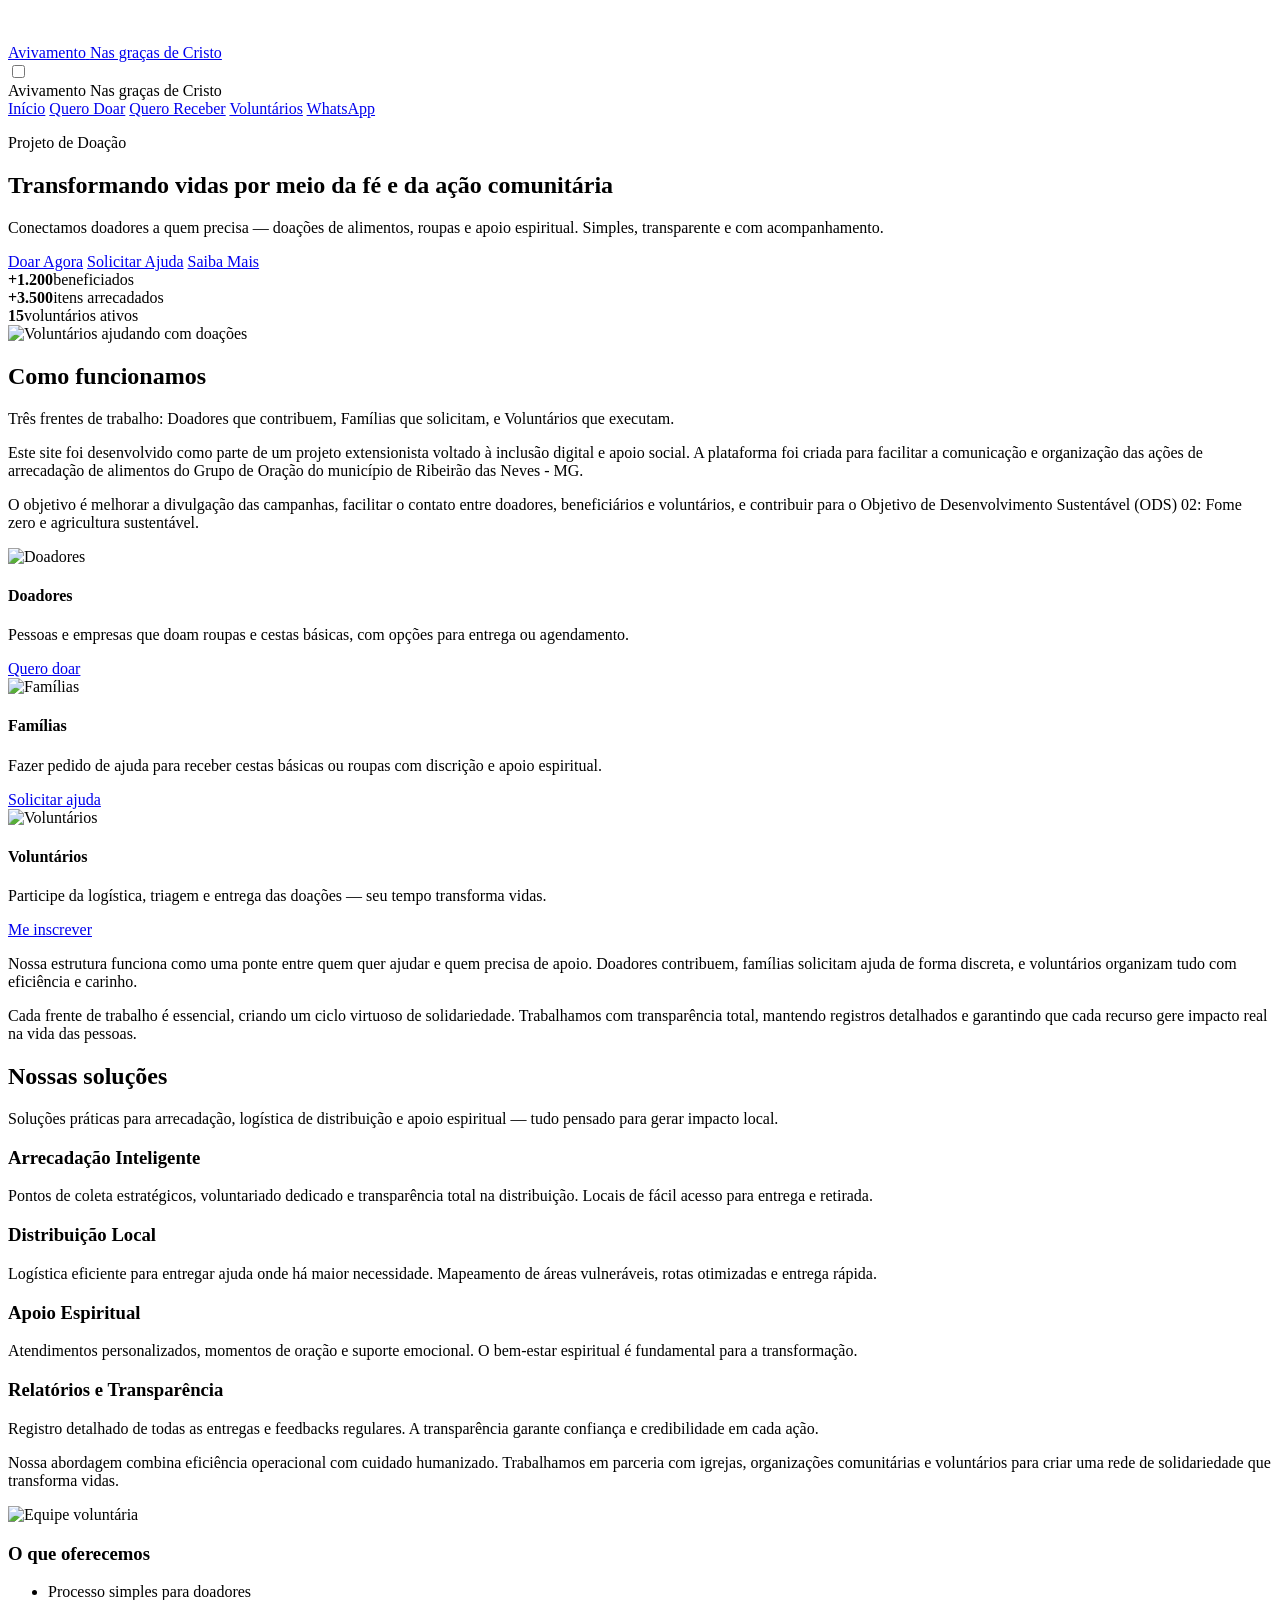
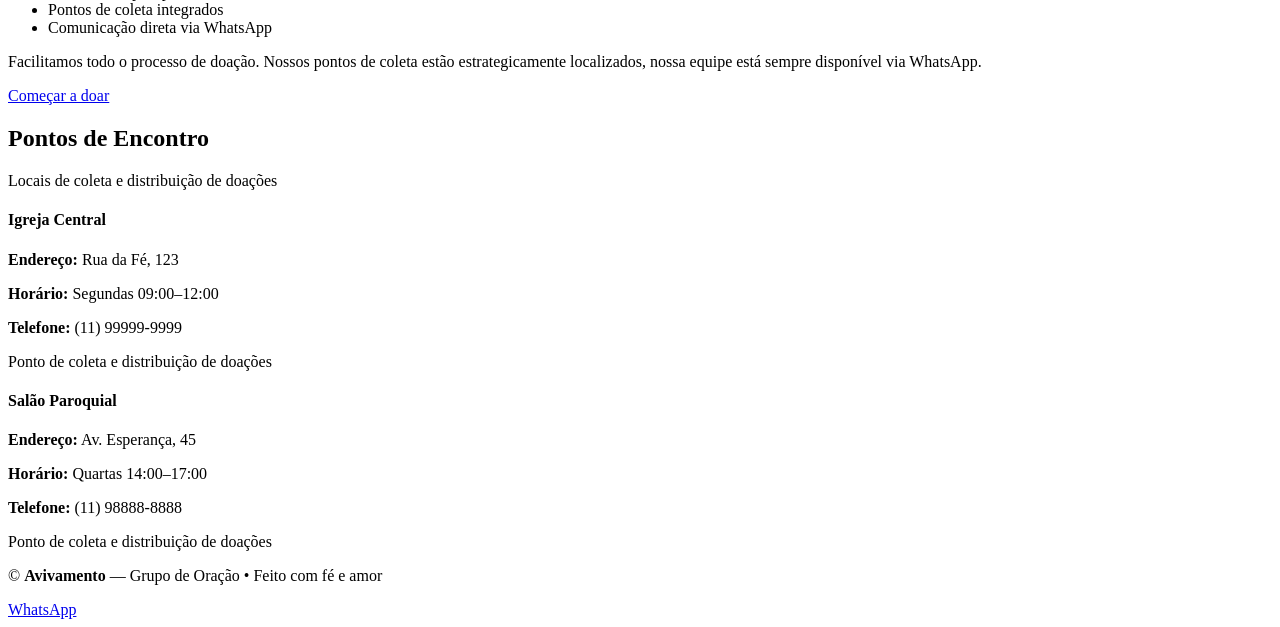
==== index.html @ 2507f355 "Upload das paginas e documentos" ====
<!doctype html>
<html lang="pt-BR">
<head>
    <meta charset="utf-8" />
    <meta name="viewport" content="width=device-width,initial-scale=1" />
    <title>Avivamento — Projeto de Doação</title>
    <link rel="stylesheet" href="css/styles.css">
    <link href="https://fonts.googleapis.com/css2?family=Inter:wght@300;400;600;700;800&display=swap" rel="stylesheet">
</head>
<body>
    <header class="site-header">
        <div class="header-inner">
            <a class="logo" href="index.html">
                <svg class="logo-emoji" width="32" height="32" viewBox="0 0 24 24" fill="none" xmlns="http://www.w3.org/2000/svg">
                    <rect x="10" y="2" width="4" height="20" fill="var(--blue-700)" rx="1"/>
                    <rect x="4" y="10" width="16" height="4" fill="var(--blue-700)" rx="1"/>
                </svg>
                <div class="logo-text-wrapper">
                    <span class="logo-text">Avivamento</span>
                    <span class="logo-subtitle">Nas graças de Cristo</span>
                </div>
            </a>
            <input type="checkbox" id="navToggle" class="nav-toggle-checkbox" aria-label="Abrir menu">
            <label for="navToggle" class="nav-toggle-label">
                <span class="hamburger" aria-hidden="true"></span>
            </label>
            <nav class="main-nav" role="navigation" aria-label="Menu principal">
                <div class="nav-logo">
                    <span class="nav-logo-text">Avivamento</span>
                    <span class="nav-logo-subtitle">Nas graças de Cristo</span>
                </div>
                <a href="index.html">Início</a>
                <a href="pages/doar.html" class="btn btn-primary">Quero Doar</a>
                <a href="pages/receber.html" class="btn btn-outline">Quero Receber</a>
                <a href="pages/voluntarios.html" class="btn btn-ghost">Voluntários</a>
                <a class="btn whatsapp" href="https://wa.me/5511999999999?text=Ol%C3%A1%2C+gostaria+de+ajudar+no+projeto+Avivamento" target="_blank" rel="noopener">WhatsApp</a>
            </nav>
        </div>
    </header>

    <main>
        <!-- Hero Section -->
        <section class="hero hero-landing">
            <div class="container hero-grid">
                <div class="hero-content">
                    <p class="eyebrow">Projeto de Doação</p>
                    <h1>Transformando vidas por meio da fé e da ação comunitária</h1>
                    <p class="lead">Conectamos doadores a quem precisa — doações de alimentos, roupas e apoio espiritual. Simples, transparente e com acompanhamento.</p>
                    <div class="cta-row">
                        <a class="btn btn-primary large" href="pages/doar.html">Doar Agora</a>
                        <a class="btn btn-outline large" href="pages/receber.html">Solicitar Ajuda</a>
                        <a class="btn btn-ghost" href="#areas">Saiba Mais</a>
                    </div>
                    <div class="stats-row" aria-hidden="true">
                        <div class="stat"><strong>+1.200</strong><span>beneficiados</span></div>
                        <div class="stat"><strong>+3.500</strong><span>itens arrecadados</span></div>
                        <div class="stat"><strong>15</strong><span>voluntários ativos</span></div>
                    </div>
                </div>
                <div class="hero-media" aria-hidden="true">
                    <img alt="Voluntários ajudando com doações" src="https://abolbrasil.org.br/wordpress/wp-content/uploads/2022/02/b7a24420-bc42-456f-b313-bb6301a29f70.jpg" />
                </div>
            </div>
        </section>

        <!-- Main Content Container -->
        <div class="container">
            <!-- Como Funcionamos Section -->
            <section id="areas" class="areas">
                <div class="page-header">
                    <h2>Como funcionamos</h2>
                    <p class="subtitle lead">Três frentes de trabalho: Doadores que contribuem, Famílias que solicitam, e Voluntários que executam.</p>
                </div>
            <!-- Sobre o Projeto Section -->
                    <div class="project-info-text">
                        <p>Este site foi desenvolvido como parte de um projeto extensionista voltado à inclusão digital e apoio social. A plataforma foi criada para facilitar a comunicação e organização das ações de arrecadação de alimentos do Grupo de Oração do município de Ribeirão das Neves - MG.</p>
                        <p>O objetivo é melhorar a divulgação das campanhas, facilitar o contato entre doadores, beneficiários e voluntários, e contribuir para o Objetivo de Desenvolvimento Sustentável (ODS) 02: Fome zero e agricultura sustentável.</p>
                    </div>
                <div class="areas-grid">
                    <article class="area-card">
                        <img src="https://www.piratininga.sp.gov.br/admin/globalarq/noticia/noticia/651_366/f4fa7f482088ac653918196d984023f1.jpeg" alt="Doadores">
                        <div>
                            <h4>Doadores</h4>
                            <p>Pessoas e empresas que doam roupas e cestas básicas, com opções para entrega ou agendamento.</p>
                            <div class="area-actions">
                                <a class="btn btn-primary" href="pages/doar.html">Quero doar</a>
                            </div>
                        </div>
                    </article>
                    <article class="area-card">
                        <img src="https://jundiai.sp.gov.br/noticias/wp-content/uploads/sites/32/2020/06/doacoes_frangos_salsichas.jpeg" alt="Famílias">
                        <div>
                            <h4>Famílias</h4>
                            <p>Fazer pedido de ajuda para receber cestas básicas ou roupas com discrição e apoio espiritual.</p>
                            <div class="area-actions">
                                <a class="btn btn-outline" href="pages/receber.html">Solicitar ajuda</a>
                            </div>
                        </div>
                    </article>
                    <article class="area-card">
                        <img src="https://gife.org.br/wp/media/2023/09/hannah-busing-RvF2R_qMpRk-unsplash-1-2048x1638.jpg" alt="Voluntários">
                        <div>
                            <h4>Voluntários</h4>
                            <p>Participe da logística, triagem e entrega das doações — seu tempo transforma vidas.</p>
                            <div class="area-actions">
                                <a class="btn btn-ghost" href="pages/voluntarios.html">Me inscrever</a>
                            </div>
                        </div>
                    </article>
                </div>
                <div class="areas-description">
                    <p>Nossa estrutura funciona como uma ponte entre quem quer ajudar e quem precisa de apoio. Doadores contribuem, famílias solicitam ajuda de forma discreta, e voluntários organizam tudo com eficiência e carinho.</p>
                    <p>Cada frente de trabalho é essencial, criando um ciclo virtuoso de solidariedade. Trabalhamos com transparência total, mantendo registros detalhados e garantindo que cada recurso gere impacto real na vida das pessoas.</p>
                </div>
            </section>

            <!-- Nossas Soluções Section -->
            <section id="solutions" class="solutions">
                <div class="page-header">
                    <h2>Nossas soluções</h2>
                    <p class="subtitle lead">Soluções práticas para arrecadação, logística de distribuição e apoio espiritual — tudo pensado para gerar impacto local.</p>
                </div>
                <div class="solutions-grid">
                    <article class="solution">
                        <h3>Arrecadação Inteligente</h3>
                        <p>Pontos de coleta estratégicos, voluntariado dedicado e transparência total na distribuição. Locais de fácil acesso para entrega e retirada.</p>
                    </article>
                    <article class="solution">
                        <h3>Distribuição Local</h3>
                        <p>Logística eficiente para entregar ajuda onde há maior necessidade. Mapeamento de áreas vulneráveis, rotas otimizadas e entrega rápida.</p>
                    </article>
                    <article class="solution">
                        <h3>Apoio Espiritual</h3>
                        <p>Atendimentos personalizados, momentos de oração e suporte emocional. O bem-estar espiritual é fundamental para a transformação.</p>
                    </article>
                    <article class="solution">
                        <h3>Relatórios e Transparência</h3>
                        <p>Registro detalhado de todas as entregas e feedbacks regulares. A transparência garante confiança e credibilidade em cada ação.</p>
                    </article>
                </div>
                <div class="solutions-text">
                    <p>Nossa abordagem combina eficiência operacional com cuidado humanizado. Trabalhamos em parceria com igrejas, organizações comunitárias e voluntários para criar uma rede de solidariedade que transforma vidas.</p>
                </div>
            </section>

            <!-- Features Section -->
            <section class="features">
                <div class="features-inner">
                    <div class="feature-visual" aria-hidden="true">
                        <img src="https://bridgesfortomorrow.com/wp-content/uploads/2021/08/breadcrum_bg_2-1024x624.jpg" alt="Equipe voluntária" />
                    </div>
                    <div class="feature-list">
                        <h3>O que oferecemos</h3>
                        <ul>
                            <li>Processo simples para doadores</li>
                            <li>Pontos de coleta integrados</li>
                            <li>Comunicação direta via WhatsApp</li>
                        </ul>
                        <p>Facilitamos todo o processo de doação. Nossos pontos de coleta estão estrategicamente localizados, nossa equipe está sempre disponível via WhatsApp.</p>                        <a class="btn btn-outline" href="pages/doar.html">Começar a doar</a>
                    </div>
                </div>
            </section>



            <!-- Ponto de Encontro Section -->
            <section class="ponto-encontro">
                <div class="page-header">
                    <h2>Pontos de Encontro</h2>
                    <p class="subtitle">Locais de coleta e distribuição de doações</p>
                </div>
                <div class="pontos-grid">
                    <div class="map-box">
                        <div class="map-static">
                            <h4>Igreja Central</h4>
                            <p><strong>Endereço:</strong> Rua da Fé, 123</p>
                            <p><strong>Horário:</strong> Segundas 09:00–12:00</p>
                            <p><strong>Telefone:</strong> (11) 99999-9999</p>
                            <p class="small-quote">Ponto de coleta e distribuição de doações</p>
                        </div>
                    </div>
                    <div class="map-box">
                        <div class="map-static">
                            <h4>Salão Paroquial</h4>
                            <p><strong>Endereço:</strong> Av. Esperança, 45</p>
                            <p><strong>Horário:</strong> Quartas 14:00–17:00</p>
                            <p><strong>Telefone:</strong> (11) 98888-8888</p>
                            <p class="small-quote">Ponto de coleta e distribuição de doações</p>
                        </div>
                    </div>
                </div>
            </section>


        </div>
    </main>

    <footer class="site-footer">
        <div class="container footer-inner">
            <p>© <strong>Avivamento</strong> — Grupo de Oração • Feito com fé e amor</p>
        </div>
    </footer>
    <div class="floating-whatsapp" role="navigation" aria-label="Contato WhatsApp">
        <a href="https://wa.me/5511999999999?text=Ol%C3%A1%2C+gostaria+de+ajudar+no+projeto+Avivamento" target="_blank" rel="noopener" aria-label="WhatsApp">
            WhatsApp
        </a>
    </div>
</body>
</html>
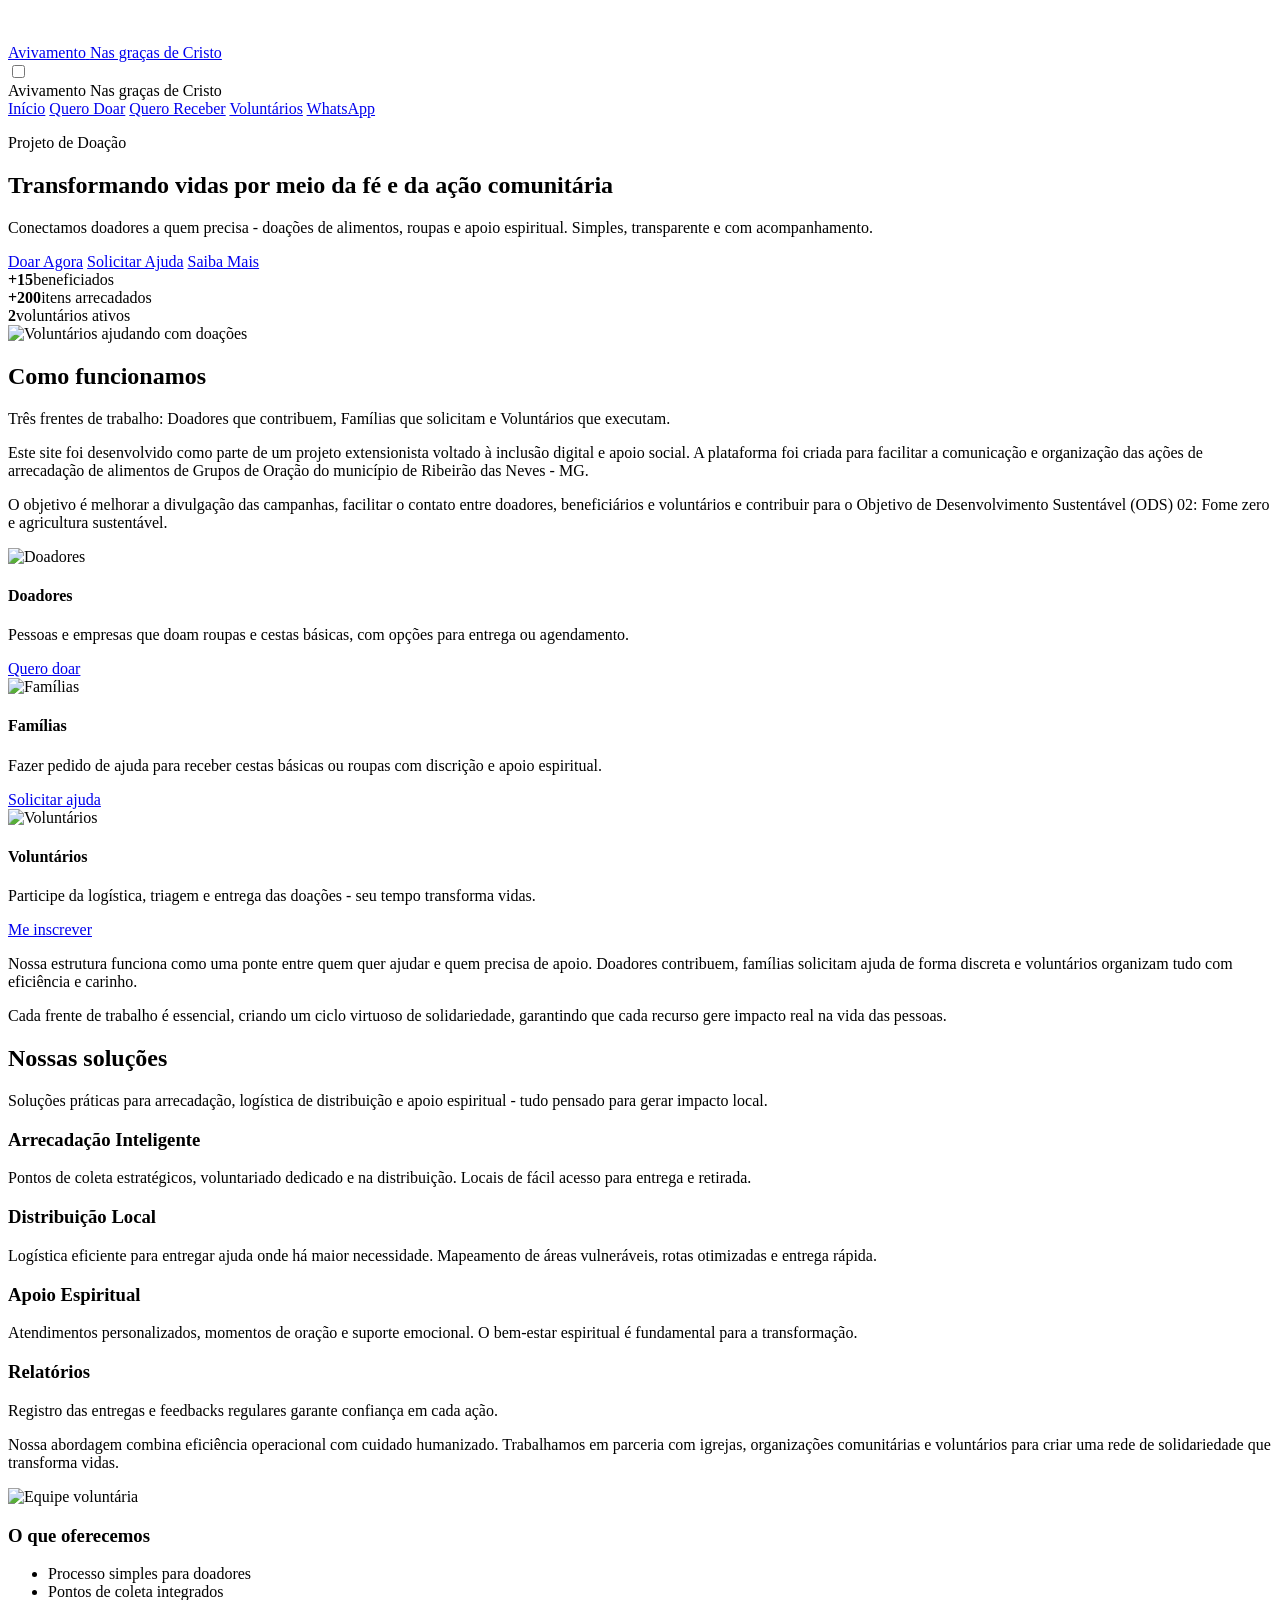
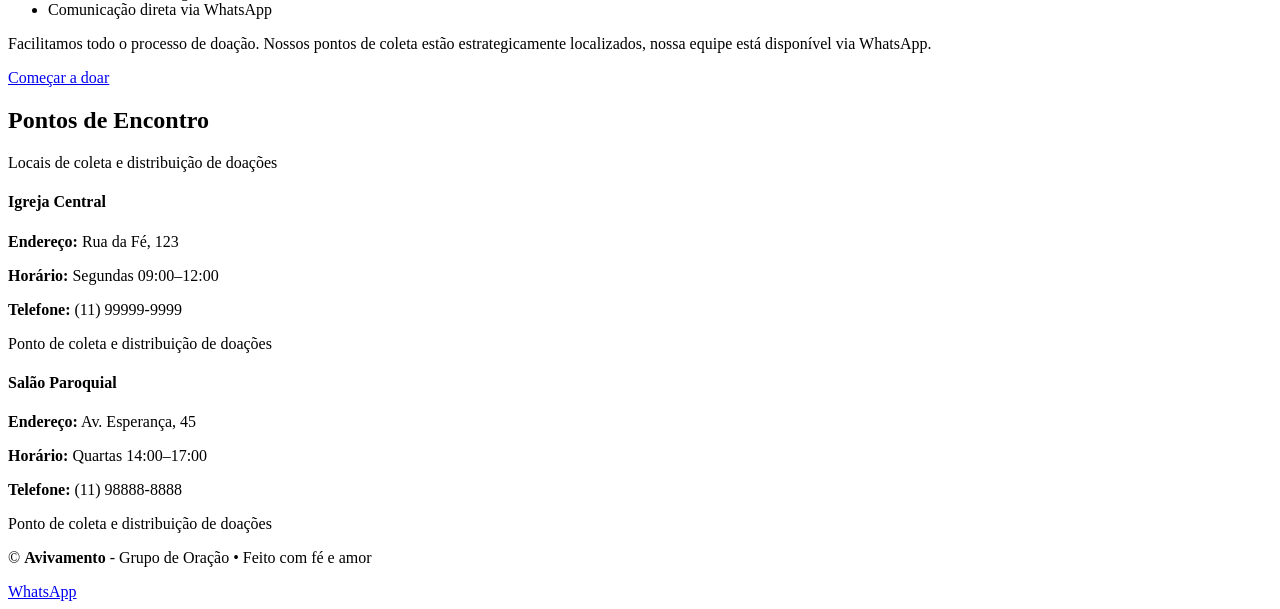
==== commit 2793d5de: "Update index.html" ====
--- a/index.html
+++ b/index.html
@@ -3,7 +3,7 @@
 <head>
     <meta charset="utf-8" />
     <meta name="viewport" content="width=device-width,initial-scale=1" />
-    <title>Avivamento — Projeto de Doação</title>
+    <title>Avivamento - Projeto de Doação</title>
     <link rel="stylesheet" href="css/styles.css">
     <link href="https://fonts.googleapis.com/css2?family=Inter:wght@300;400;600;700;800&display=swap" rel="stylesheet">
 </head>
@@ -33,7 +33,7 @@
                 <a href="pages/doar.html" class="btn btn-primary">Quero Doar</a>
                 <a href="pages/receber.html" class="btn btn-outline">Quero Receber</a>
                 <a href="pages/voluntarios.html" class="btn btn-ghost">Voluntários</a>
-                <a class="btn whatsapp" href="https://wa.me/5511999999999?text=Ol%C3%A1%2C+gostaria+de+ajudar+no+projeto+Avivamento" target="_blank" rel="noopener">WhatsApp</a>
+                <a class="btn whatsapp" href="https://wa.me/5531973346277?text=Ol%C3%A1%2C+gostaria+de+ajudar+no+projeto+Avivamento" target="_blank" rel="noopener">WhatsApp</a>
             </nav>
         </div>
     </header>
@@ -45,16 +45,16 @@
                 <div class="hero-content">
                     <p class="eyebrow">Projeto de Doação</p>
                     <h1>Transformando vidas por meio da fé e da ação comunitária</h1>
-                    <p class="lead">Conectamos doadores a quem precisa — doações de alimentos, roupas e apoio espiritual. Simples, transparente e com acompanhamento.</p>
+                    <p class="lead">Conectamos doadores a quem precisa - doações de alimentos, roupas e apoio espiritual. Simples, transparente e com acompanhamento.</p>
                     <div class="cta-row">
                         <a class="btn btn-primary large" href="pages/doar.html">Doar Agora</a>
                         <a class="btn btn-outline large" href="pages/receber.html">Solicitar Ajuda</a>
                         <a class="btn btn-ghost" href="#areas">Saiba Mais</a>
                     </div>
                     <div class="stats-row" aria-hidden="true">
-                        <div class="stat"><strong>+1.200</strong><span>beneficiados</span></div>
-                        <div class="stat"><strong>+3.500</strong><span>itens arrecadados</span></div>
-                        <div class="stat"><strong>15</strong><span>voluntários ativos</span></div>
+                        <div class="stat"><strong>+15</strong><span>beneficiados</span></div>
+                        <div class="stat"><strong>+200</strong><span>itens arrecadados</span></div>
+                        <div class="stat"><strong>2</strong><span>voluntários ativos</span></div>
                     </div>
                 </div>
                 <div class="hero-media" aria-hidden="true">
@@ -69,16 +69,16 @@
             <section id="areas" class="areas">
                 <div class="page-header">
                     <h2>Como funcionamos</h2>
-                    <p class="subtitle lead">Três frentes de trabalho: Doadores que contribuem, Famílias que solicitam, e Voluntários que executam.</p>
+                    <p class="subtitle lead">Três frentes de trabalho: Doadores que contribuem, Famílias que solicitam e Voluntários que executam.</p>
                 </div>
             <!-- Sobre o Projeto Section -->
                     <div class="project-info-text">
-                        <p>Este site foi desenvolvido como parte de um projeto extensionista voltado à inclusão digital e apoio social. A plataforma foi criada para facilitar a comunicação e organização das ações de arrecadação de alimentos do Grupo de Oração do município de Ribeirão das Neves - MG.</p>
-                        <p>O objetivo é melhorar a divulgação das campanhas, facilitar o contato entre doadores, beneficiários e voluntários, e contribuir para o Objetivo de Desenvolvimento Sustentável (ODS) 02: Fome zero e agricultura sustentável.</p>
+                        <p>Este site foi desenvolvido como parte de um projeto extensionista voltado à inclusão digital e apoio social. A plataforma foi criada para facilitar a comunicação e organização das ações de arrecadação de alimentos de Grupos de Oração do município de Ribeirão das Neves - MG.</p>
+                        <p>O objetivo é melhorar a divulgação das campanhas, facilitar o contato entre doadores, beneficiários e voluntários e contribuir para o Objetivo de Desenvolvimento Sustentável (ODS) 02: Fome zero e agricultura sustentável.</p>
                     </div>
                 <div class="areas-grid">
                     <article class="area-card">
-                        <img src="https://www.piratininga.sp.gov.br/admin/globalarq/noticia/noticia/651_366/f4fa7f482088ac653918196d984023f1.jpeg" alt="Doadores">
+                        <img src="https://i.pinimg.com/originals/aa/27/34/aa273427e8a0ba6a10bbc2c5b029f0f6.jpg" alt="Doadores">
                         <div>
                             <h4>Doadores</h4>
                             <p>Pessoas e empresas que doam roupas e cestas básicas, com opções para entrega ou agendamento.</p>
@@ -88,7 +88,7 @@
                         </div>
                     </article>
                     <article class="area-card">
-                        <img src="https://jundiai.sp.gov.br/noticias/wp-content/uploads/sites/32/2020/06/doacoes_frangos_salsichas.jpeg" alt="Famílias">
+                        <img src="https://i.pinimg.com/originals/c0/b9/94/c0b99467536a32880de4800b3984f356.jpg" alt="Famílias">
                         <div>
                             <h4>Famílias</h4>
                             <p>Fazer pedido de ajuda para receber cestas básicas ou roupas com discrição e apoio espiritual.</p>
@@ -101,7 +101,7 @@
                         <img src="https://gife.org.br/wp/media/2023/09/hannah-busing-RvF2R_qMpRk-unsplash-1-2048x1638.jpg" alt="Voluntários">
                         <div>
                             <h4>Voluntários</h4>
-                            <p>Participe da logística, triagem e entrega das doações — seu tempo transforma vidas.</p>
+                            <p>Participe da logística, triagem e entrega das doações - seu tempo transforma vidas.</p>
                             <div class="area-actions">
                                 <a class="btn btn-ghost" href="pages/voluntarios.html">Me inscrever</a>
                             </div>
@@ -109,8 +109,8 @@
                     </article>
                 </div>
                 <div class="areas-description">
-                    <p>Nossa estrutura funciona como uma ponte entre quem quer ajudar e quem precisa de apoio. Doadores contribuem, famílias solicitam ajuda de forma discreta, e voluntários organizam tudo com eficiência e carinho.</p>
-                    <p>Cada frente de trabalho é essencial, criando um ciclo virtuoso de solidariedade. Trabalhamos com transparência total, mantendo registros detalhados e garantindo que cada recurso gere impacto real na vida das pessoas.</p>
+                    <p>Nossa estrutura funciona como uma ponte entre quem quer ajudar e quem precisa de apoio. Doadores contribuem, famílias solicitam ajuda de forma discreta e voluntários organizam tudo com eficiência e carinho.</p>
+                    <p>Cada frente de trabalho é essencial, criando um ciclo virtuoso de solidariedade, garantindo que cada recurso gere impacto real na vida das pessoas.</p>
                 </div>
             </section>
 
@@ -118,12 +118,12 @@
             <section id="solutions" class="solutions">
                 <div class="page-header">
                     <h2>Nossas soluções</h2>
-                    <p class="subtitle lead">Soluções práticas para arrecadação, logística de distribuição e apoio espiritual — tudo pensado para gerar impacto local.</p>
+                    <p class="subtitle lead">Soluções práticas para arrecadação, logística de distribuição e apoio espiritual - tudo pensado para gerar impacto local.</p>
                 </div>
                 <div class="solutions-grid">
                     <article class="solution">
                         <h3>Arrecadação Inteligente</h3>
-                        <p>Pontos de coleta estratégicos, voluntariado dedicado e transparência total na distribuição. Locais de fácil acesso para entrega e retirada.</p>
+                        <p>Pontos de coleta estratégicos, voluntariado dedicado e na distribuição. Locais de fácil acesso para entrega e retirada.</p>
                     </article>
                     <article class="solution">
                         <h3>Distribuição Local</h3>
@@ -134,8 +134,8 @@
                         <p>Atendimentos personalizados, momentos de oração e suporte emocional. O bem-estar espiritual é fundamental para a transformação.</p>
                     </article>
                     <article class="solution">
-                        <h3>Relatórios e Transparência</h3>
-                        <p>Registro detalhado de todas as entregas e feedbacks regulares. A transparência garante confiança e credibilidade em cada ação.</p>
+                        <h3>Relatórios</h3>
+                        <p>Registro das entregas e feedbacks regulares garante confiança em cada ação.</p>
                     </article>
                 </div>
                 <div class="solutions-text">
@@ -156,7 +156,7 @@
                             <li>Pontos de coleta integrados</li>
                             <li>Comunicação direta via WhatsApp</li>
                         </ul>
-                        <p>Facilitamos todo o processo de doação. Nossos pontos de coleta estão estrategicamente localizados, nossa equipe está sempre disponível via WhatsApp.</p>                        <a class="btn btn-outline" href="pages/doar.html">Começar a doar</a>
+                        <p>Facilitamos todo o processo de doação. Nossos pontos de coleta estão estrategicamente localizados, nossa equipe está disponível via WhatsApp.</p>                        <a class="btn btn-outline" href="pages/doar.html">Começar a doar</a>
                     </div>
                 </div>
             </section>
@@ -197,7 +197,7 @@
 
     <footer class="site-footer">
         <div class="container footer-inner">
-            <p>© <strong>Avivamento</strong> — Grupo de Oração • Feito com fé e amor</p>
+            <p>© <strong>Avivamento</strong> - Grupo de Oração • Feito com fé e amor</p>
         </div>
     </footer>
     <div class="floating-whatsapp" role="navigation" aria-label="Contato WhatsApp">
@@ -208,3 +208,4 @@
 </body>
 </html>
 
+
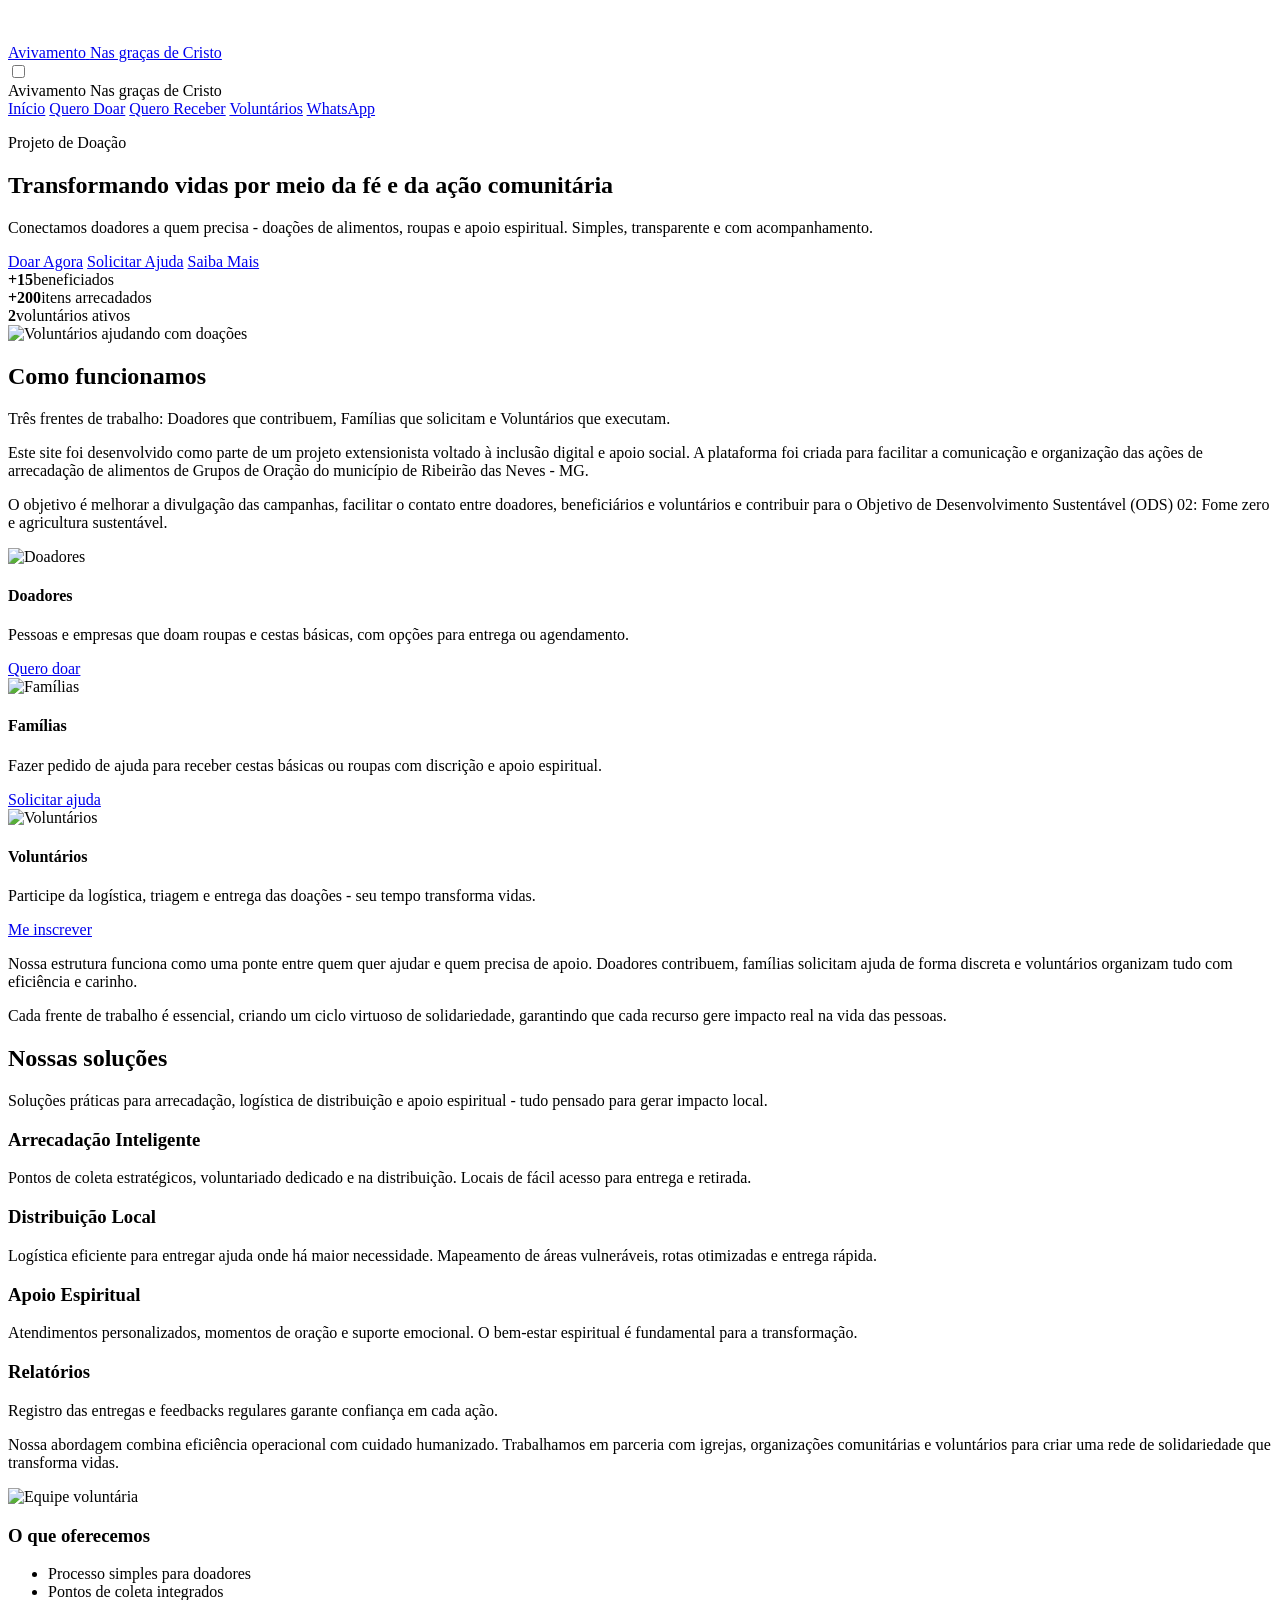
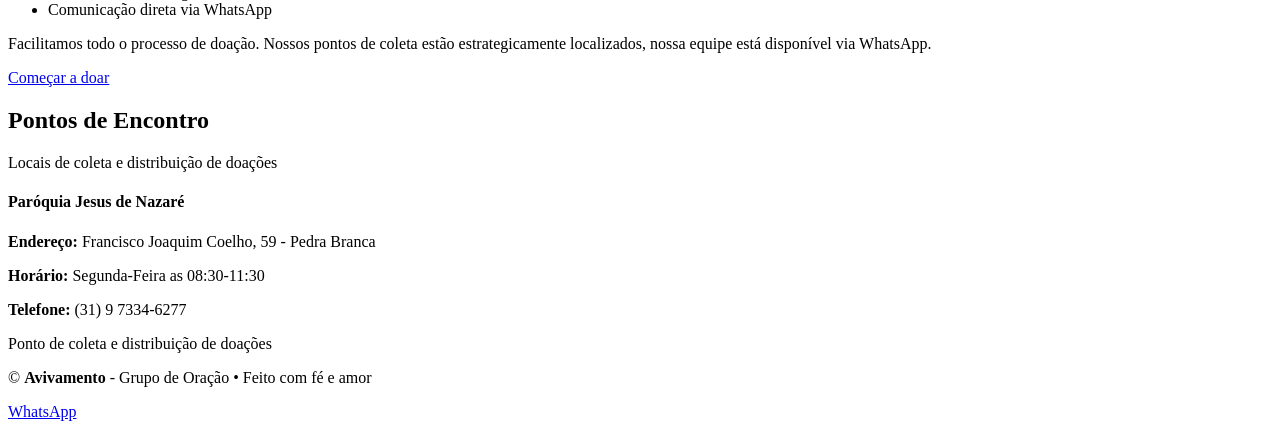
==== commit e10e6490: "Update index.html" ====
--- a/index.html
+++ b/index.html
@@ -172,19 +172,10 @@
                 <div class="pontos-grid">
                     <div class="map-box">
                         <div class="map-static">
-                            <h4>Igreja Central</h4>
-                            <p><strong>Endereço:</strong> Rua da Fé, 123</p>
-                            <p><strong>Horário:</strong> Segundas 09:00–12:00</p>
-                            <p><strong>Telefone:</strong> (11) 99999-9999</p>
-                            <p class="small-quote">Ponto de coleta e distribuição de doações</p>
-                        </div>
-                    </div>
-                    <div class="map-box">
-                        <div class="map-static">
-                            <h4>Salão Paroquial</h4>
-                            <p><strong>Endereço:</strong> Av. Esperança, 45</p>
-                            <p><strong>Horário:</strong> Quartas 14:00–17:00</p>
-                            <p><strong>Telefone:</strong> (11) 98888-8888</p>
+                            <h4>Paróquia Jesus de Nazaré</h4>
+                            <p><strong>Endereço:</strong> Francisco Joaquim Coelho, 59 - Pedra Branca </p>
+                            <p><strong>Horário:</strong> Segunda-Feira as 08:30-11:30</p>
+                            <p><strong>Telefone:</strong> (31) 9 7334-6277</p>
                             <p class="small-quote">Ponto de coleta e distribuição de doações</p>
                         </div>
                     </div>
@@ -201,7 +192,7 @@
         </div>
     </footer>
     <div class="floating-whatsapp" role="navigation" aria-label="Contato WhatsApp">
-        <a href="https://wa.me/5511999999999?text=Ol%C3%A1%2C+gostaria+de+ajudar+no+projeto+Avivamento" target="_blank" rel="noopener" aria-label="WhatsApp">
+        <a href="https://wa.me/5531973346277?text=Ol%C3%A1%2C+gostaria+de+ajudar+no+projeto+Avivamento" target="_blank" rel="noopener" aria-label="WhatsApp">
             WhatsApp
         </a>
     </div>
@@ -209,3 +200,4 @@
 </html>
 
 
+
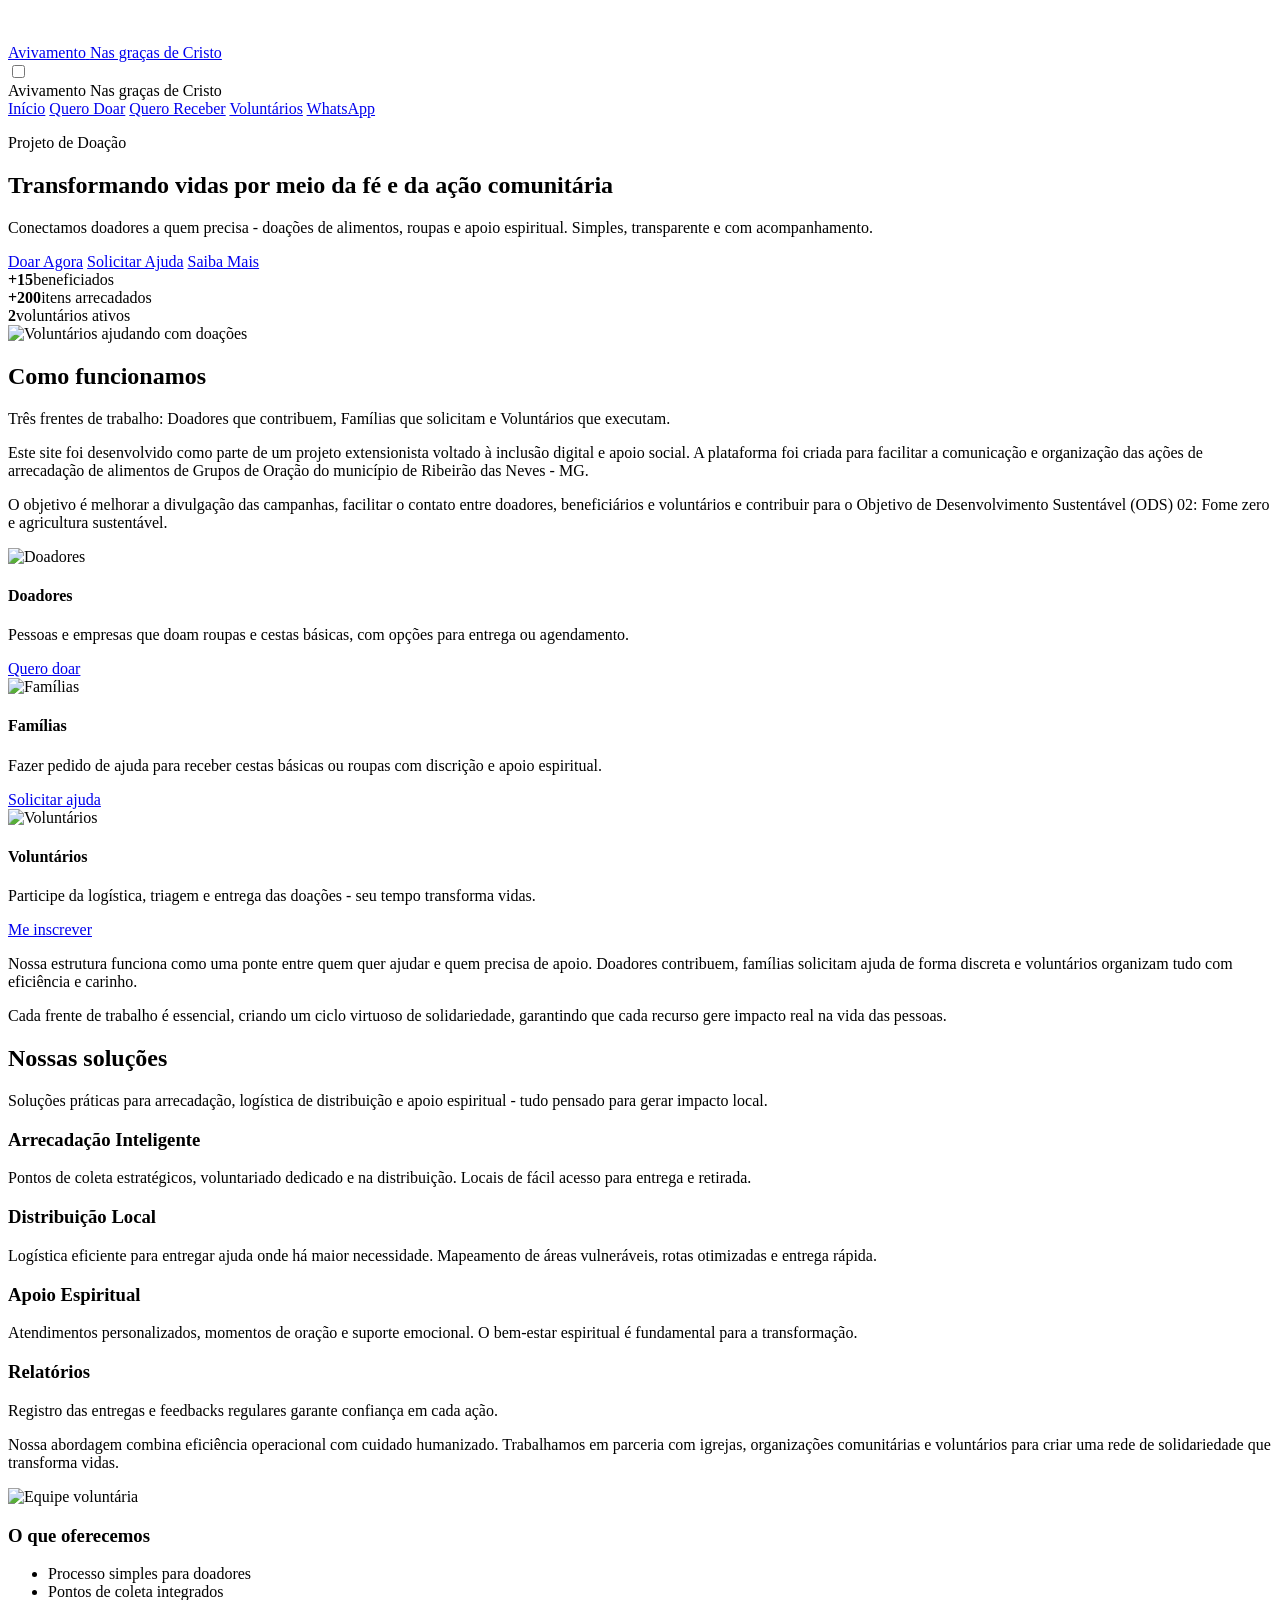
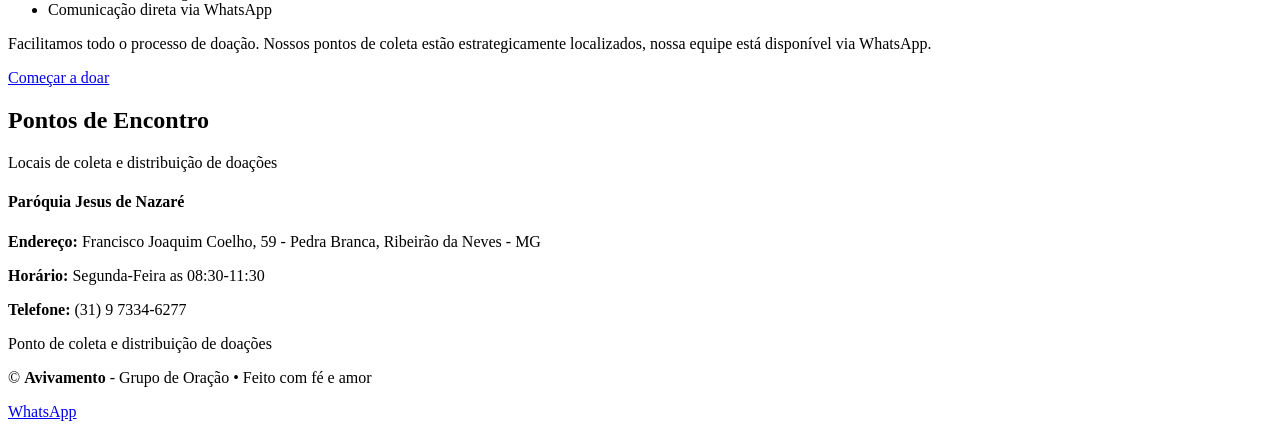
==== commit 7a91a284: "Update index.html" ====
--- a/index.html
+++ b/index.html
@@ -173,7 +173,7 @@
                     <div class="map-box">
                         <div class="map-static">
                             <h4>Paróquia Jesus de Nazaré</h4>
-                            <p><strong>Endereço:</strong> Francisco Joaquim Coelho, 59 - Pedra Branca </p>
+                            <p><strong>Endereço:</strong> Francisco Joaquim Coelho, 59 - Pedra Branca, Ribeirão da Neves - MG</p>
                             <p><strong>Horário:</strong> Segunda-Feira as 08:30-11:30</p>
                             <p><strong>Telefone:</strong> (31) 9 7334-6277</p>
                             <p class="small-quote">Ponto de coleta e distribuição de doações</p>
@@ -201,3 +201,4 @@
 
 
 
+
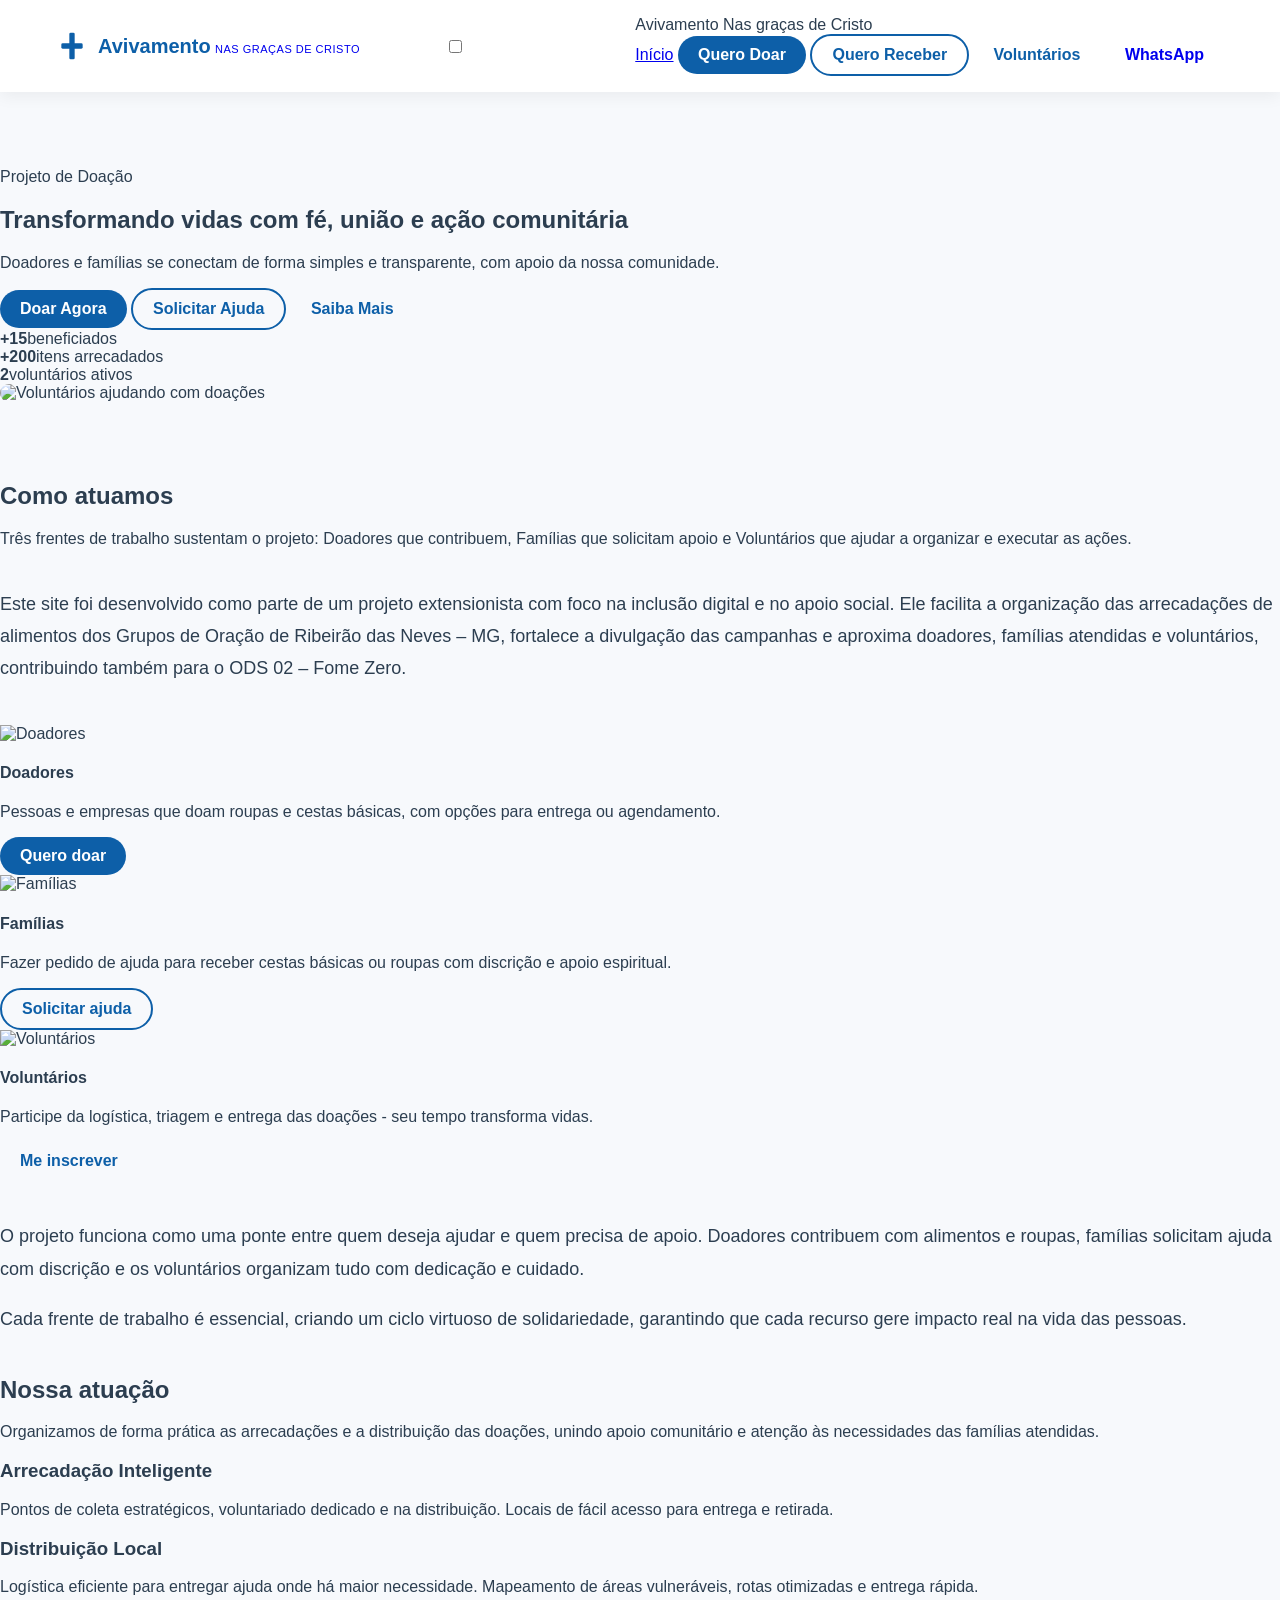
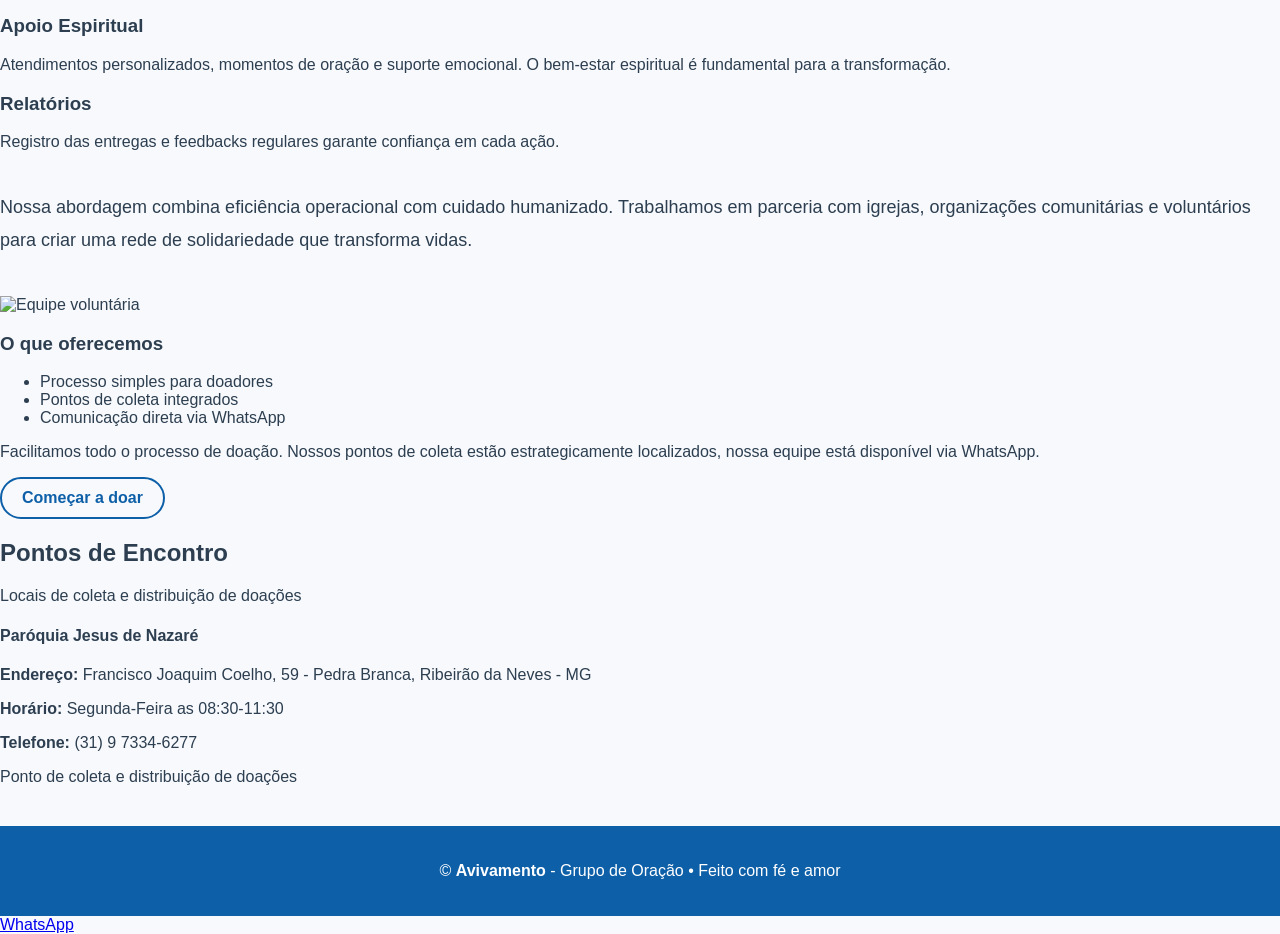
==== commit 39ab4fbd: "Update index.html" ====
--- a/index.html
+++ b/index.html
@@ -44,8 +44,8 @@
             <div class="container hero-grid">
                 <div class="hero-content">
                     <p class="eyebrow">Projeto de Doação</p>
-                    <h1>Transformando vidas por meio da fé e da ação comunitária</h1>
-                    <p class="lead">Conectamos doadores a quem precisa - doações de alimentos, roupas e apoio espiritual. Simples, transparente e com acompanhamento.</p>
+                    <h1>Transformando vidas com fé, união e ação comunitária</h1>
+                    <p class="lead">Doadores e famílias se conectam de forma simples e transparente, com apoio da nossa comunidade.</p>
                     <div class="cta-row">
                         <a class="btn btn-primary large" href="pages/doar.html">Doar Agora</a>
                         <a class="btn btn-outline large" href="pages/receber.html">Solicitar Ajuda</a>
@@ -65,16 +65,15 @@
 
         <!-- Main Content Container -->
         <div class="container">
-            <!-- Como Funcionamos Section -->
+            <!-- Como Atuamos Section -->
             <section id="areas" class="areas">
                 <div class="page-header">
-                    <h2>Como funcionamos</h2>
-                    <p class="subtitle lead">Três frentes de trabalho: Doadores que contribuem, Famílias que solicitam e Voluntários que executam.</p>
+                    <h2>Como atuamos</h2>
+                    <p class="subtitle lead">Três frentes de trabalho sustentam o projeto: Doadores que contribuem, Famílias que solicitam apoio e Voluntários que ajudar a organizar e executar as ações.</p>
                 </div>
             <!-- Sobre o Projeto Section -->
                     <div class="project-info-text">
-                        <p>Este site foi desenvolvido como parte de um projeto extensionista voltado à inclusão digital e apoio social. A plataforma foi criada para facilitar a comunicação e organização das ações de arrecadação de alimentos de Grupos de Oração do município de Ribeirão das Neves - MG.</p>
-                        <p>O objetivo é melhorar a divulgação das campanhas, facilitar o contato entre doadores, beneficiários e voluntários e contribuir para o Objetivo de Desenvolvimento Sustentável (ODS) 02: Fome zero e agricultura sustentável.</p>
+                        <p>Este site foi desenvolvido como parte de um projeto extensionista com foco na inclusão digital e no apoio social. Ele facilita a organização das arrecadações de alimentos dos Grupos de Oração de Ribeirão das Neves – MG, fortalece a divulgação das campanhas e aproxima doadores, famílias atendidas e voluntários, contribuindo também para o ODS 02 – Fome Zero.</p>
                     </div>
                 <div class="areas-grid">
                     <article class="area-card">
@@ -109,16 +108,16 @@
                     </article>
                 </div>
                 <div class="areas-description">
-                    <p>Nossa estrutura funciona como uma ponte entre quem quer ajudar e quem precisa de apoio. Doadores contribuem, famílias solicitam ajuda de forma discreta e voluntários organizam tudo com eficiência e carinho.</p>
+                    <p>O projeto funciona como uma ponte entre quem deseja ajudar e quem precisa de apoio. Doadores contribuem com alimentos e roupas, famílias solicitam ajuda com discrição e os voluntários organizam tudo com dedicação e cuidado.</p>
                     <p>Cada frente de trabalho é essencial, criando um ciclo virtuoso de solidariedade, garantindo que cada recurso gere impacto real na vida das pessoas.</p>
                 </div>
             </section>
 
-            <!-- Nossas Soluções Section -->
+            <!-- Nossas Atuação Section -->
             <section id="solutions" class="solutions">
                 <div class="page-header">
-                    <h2>Nossas soluções</h2>
-                    <p class="subtitle lead">Soluções práticas para arrecadação, logística de distribuição e apoio espiritual - tudo pensado para gerar impacto local.</p>
+                    <h2>Nossa atuação</h2>
+                    <p class="subtitle lead">Organizamos de forma prática as arrecadações e a distribuição das doações, unindo apoio comunitário e atenção às necessidades das famílias atendidas.</p>
                 </div>
                 <div class="solutions-grid">
                     <article class="solution">
@@ -202,3 +201,5 @@
 
 
 
+
+
--- a/css/styles.css
+++ b/css/styles.css
@@ -0,0 +1,244 @@
+/* ============================
+   RESET E VARIÁVEIS
+============================ */
+
+:root{
+    --blue-700:#0d5fa8;
+    --text:#2c3e50;
+    --white:#ffffff;
+    --accent:#3d6a8a;
+    --shadow-sm:0 4px 16px rgba(0,0,0,.06);
+    --shadow-md:0 8px 24px rgba(0,0,0,.08);
+    --radius:16px;
+    --transition:all .3s ease;
+}
+
+*,
+*::before,
+*::after{
+    box-sizing:border-box;
+}
+
+body{
+    margin:0;
+    font-family:'Inter',sans-serif;
+    background:#f7f9fc;
+    color:var(--text);
+}
+
+/* ============================
+   HEADER
+============================ */
+
+.site-header{
+    background:var(--white);
+    position:sticky;
+    top:0;
+    z-index:1000;
+    box-shadow:var(--shadow-sm);
+    transition:box-shadow .3s ease, backdrop-filter .3s ease;
+}
+
+.header-inner{
+    max-width:1200px;
+    margin:0 auto;
+    padding:16px;
+    display:flex;
+    align-items:center;
+    justify-content:space-between;
+}
+
+.logo{
+    display:flex;
+    align-items:center;
+    gap:10px;
+    text-decoration:none;
+    transition:transform .3s ease;
+}
+
+.logo:hover{
+    transform:scale(1.05);
+}
+
+.logo-text{
+    font-weight:800;
+    font-size:20px;
+    color:var(--blue-700);
+}
+
+.logo-subtitle{
+    font-size:11px;
+    text-transform:uppercase;
+    letter-spacing:.5px;
+}
+
+/* ============================
+   BOTÕES
+============================ */
+
+.btn{
+    display:inline-flex;
+    align-items:center;
+    justify-content:center;
+    padding:10px 20px;
+    border-radius:30px;
+    font-weight:600;
+    text-decoration:none;
+    transition:var(--transition);
+    cursor:pointer;
+    border:none;
+}
+
+.btn-primary{
+    background:var(--blue-700);
+    color:#fff;
+}
+
+.btn-outline{
+    border:2px solid var(--blue-700);
+    color:var(--blue-700);
+    background:transparent;
+}
+
+.btn-ghost{
+    background:transparent;
+    color:var(--blue-700);
+}
+
+.btn:hover{
+    transform:translateY(-3px);
+}
+
+/* ============================
+   HERO
+============================ */
+
+@keyframes fadeIn{
+    from{opacity:0;transform:translateY(8px)}
+    to{opacity:1;transform:translateY(0)}
+}
+
+.hero-content{animation:fadeIn .6s ease}
+.hero-media{animation:fadeIn .7s ease}
+
+.hero{
+    padding:60px 0;
+}
+
+.hero img{
+    max-width:100%;
+    border-radius:var(--radius);
+}
+
+/* ============================
+   SEÇÕES DE TEXTO
+============================ */
+
+.intro-text-section,
+.donation-impact-text,
+.help-info-text,
+.volunteer-info-text,
+.solutions-text,
+.areas-description,
+.project-info-text{
+    margin:40px 0;
+}
+
+.intro-text-section p,
+.donation-impact-text p,
+.help-info-text p,
+.volunteer-info-text p,
+.solutions-text p,
+.areas-description p,
+.project-info-text p{
+    font-size:18px;
+    line-height:1.8;
+}
+
+/* ============================
+   GALERIA
+============================ */
+
+.gallery-section{
+    padding:32px 0;
+}
+
+.gallery-title{
+    font-size:24px;
+    margin-bottom:20px;
+    color:var(--blue-700);
+    font-weight:700;
+}
+
+.grid-photos{
+    display:grid;
+    grid-template-columns:repeat(auto-fit,minmax(250px,1fr));
+    gap:16px;
+}
+
+.grid-photos figure{
+    margin:0;
+    overflow:hidden;
+    border-radius:var(--radius);
+}
+
+.grid-photos img{
+    width:100%;
+    height:200px;
+    object-fit:cover;
+    border-radius:var(--radius);
+    transition:var(--transition);
+}
+
+.grid-photos img:hover{
+    transform:scale(1.03);
+}
+
+/* ============================
+   FORMULÁRIOS
+============================ */
+
+form{
+    display:flex;
+    flex-direction:column;
+    gap:16px;
+}
+
+input,
+select,
+textarea{
+    padding:12px;
+    border-radius:12px;
+    border:1px solid #ccc;
+    font-family:inherit;
+}
+
+input:focus,
+select:focus,
+textarea:focus{
+    outline:none;
+    box-shadow:0 8px 20px rgba(13,95,168,.15);
+}
+
+/* ============================
+   FOOTER
+============================ */
+
+footer{
+    background:var(--blue-700);
+    color:#fff;
+    padding:20px;
+    text-align:center;
+    margin-top:40px;
+}
+
+/* ============================
+   RESPONSIVO
+============================ */
+
+@media(max-width:768px){
+    .header-inner{
+        flex-direction:column;
+        gap:12px;
+    }
+}
